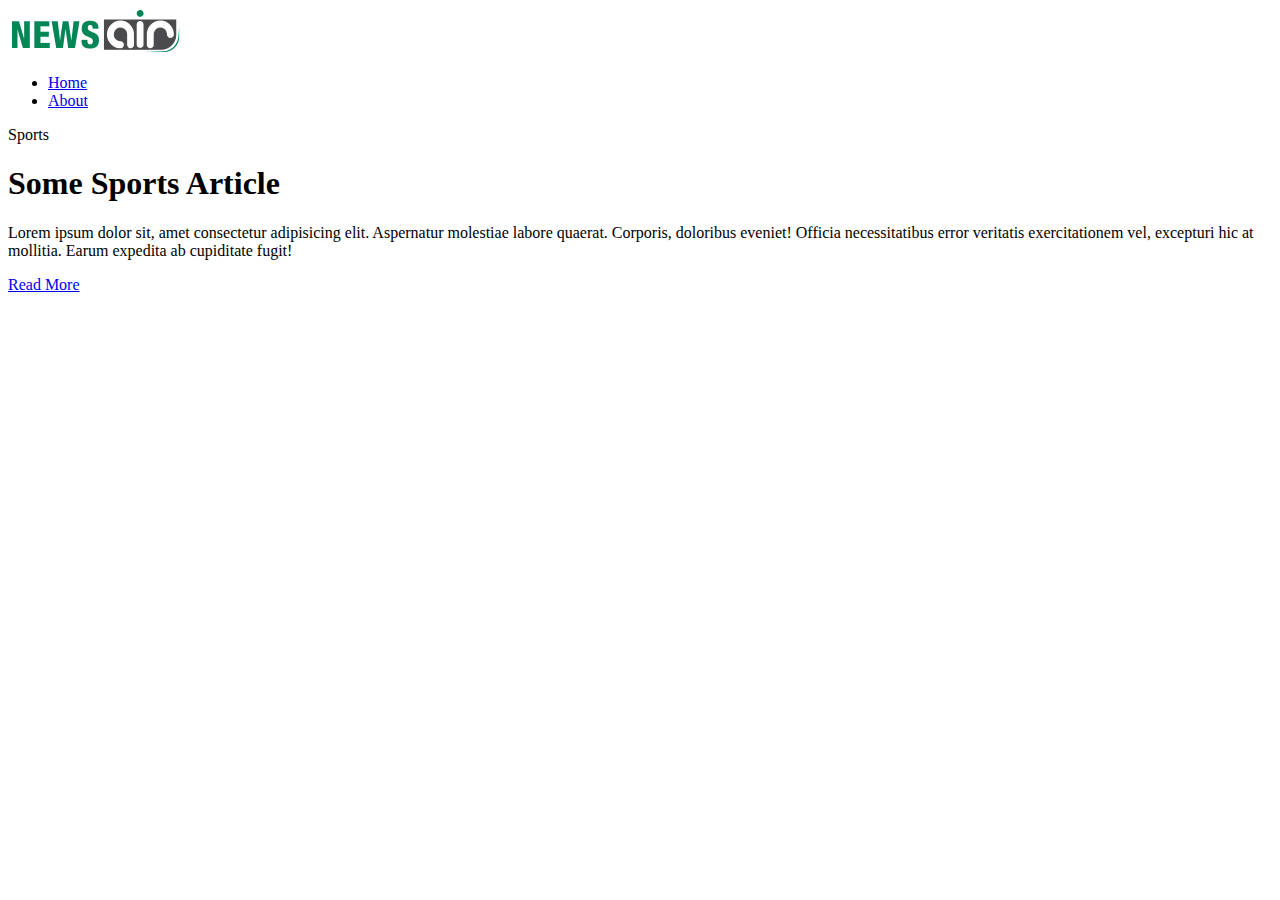
==== index.html @ b1fc6fc5 "Conflict solved" ====
<!DOCTYPE html>
<html lang="en">
<head>
  <meta charset="UTF-8">
  <meta http-equiv="X-UA-Compatible" content="IE=edge">
  <meta name="viewport" content="width=device-width, initial-scale=1.0">

  <!-- FONT AWESOME -->
  <link rel="stylesheet" href="./vendors/font-awesome/css/font-awesome.min.css">

  <!-- GOOGLE FONTS -->
  <link href="https://fonts.googleapis.com/css2?family=Staatliches&display=swap" rel="stylesheet">

  <!-- CUSTOM CSS -->
  <link rel="stylesheet" href="style/main.css">
  
  <title>Air News | A Grid System</title>

  <!-- FAVICON -->
  <link rel="shortcut icon" href="images/ico" type="image/x-icon">
</head>
<body>
    <!--NAVBAR-->
  <header id="navbar">
    <div class="container">
      <img src="./images/logo.png" alt="Air News Logo" class="logo">
      <div class="social">
        <a href="http://facebook.com" target="_blank"><i class="fa fa-facebook fa-2x"></i></a>
        <a href="http://twitter.com" target="_blank"><i class="fa fa-twitter fa-2x"></i></a>
        <a href="http://linkedin.com" target="_blank"><i class="fa fa-linkedin fa-2x"></i></a>
      </div>
      <nav>
        <ul>
          <li><a href="index.html" class="active">Home</a></li>
          <li><a href="about.html">About</a></li>
        </ul>
      </nav>
    </div>
  </header> 
    <div id="showcase">
        <div class="container">
          <div class="showcase-content">
            <div class="category category-sports">Sports</div>
            <h1 class="l-heading">Some Sports Article</h1>
            <p>Lorem ipsum dolor sit, amet consectetur adipisicing elit. Aspernatur molestiae labore quaerat. Corporis, doloribus eveniet! Officia necessitatibus error veritatis exercitationem vel, excepturi hic at mollitia. Earum expedita ab cupiditate fugit!</p>
            <a href="article.html" class="btn btn-primary">Read More</a>
          </div>
        </div>
      </div>
</body>
</html>
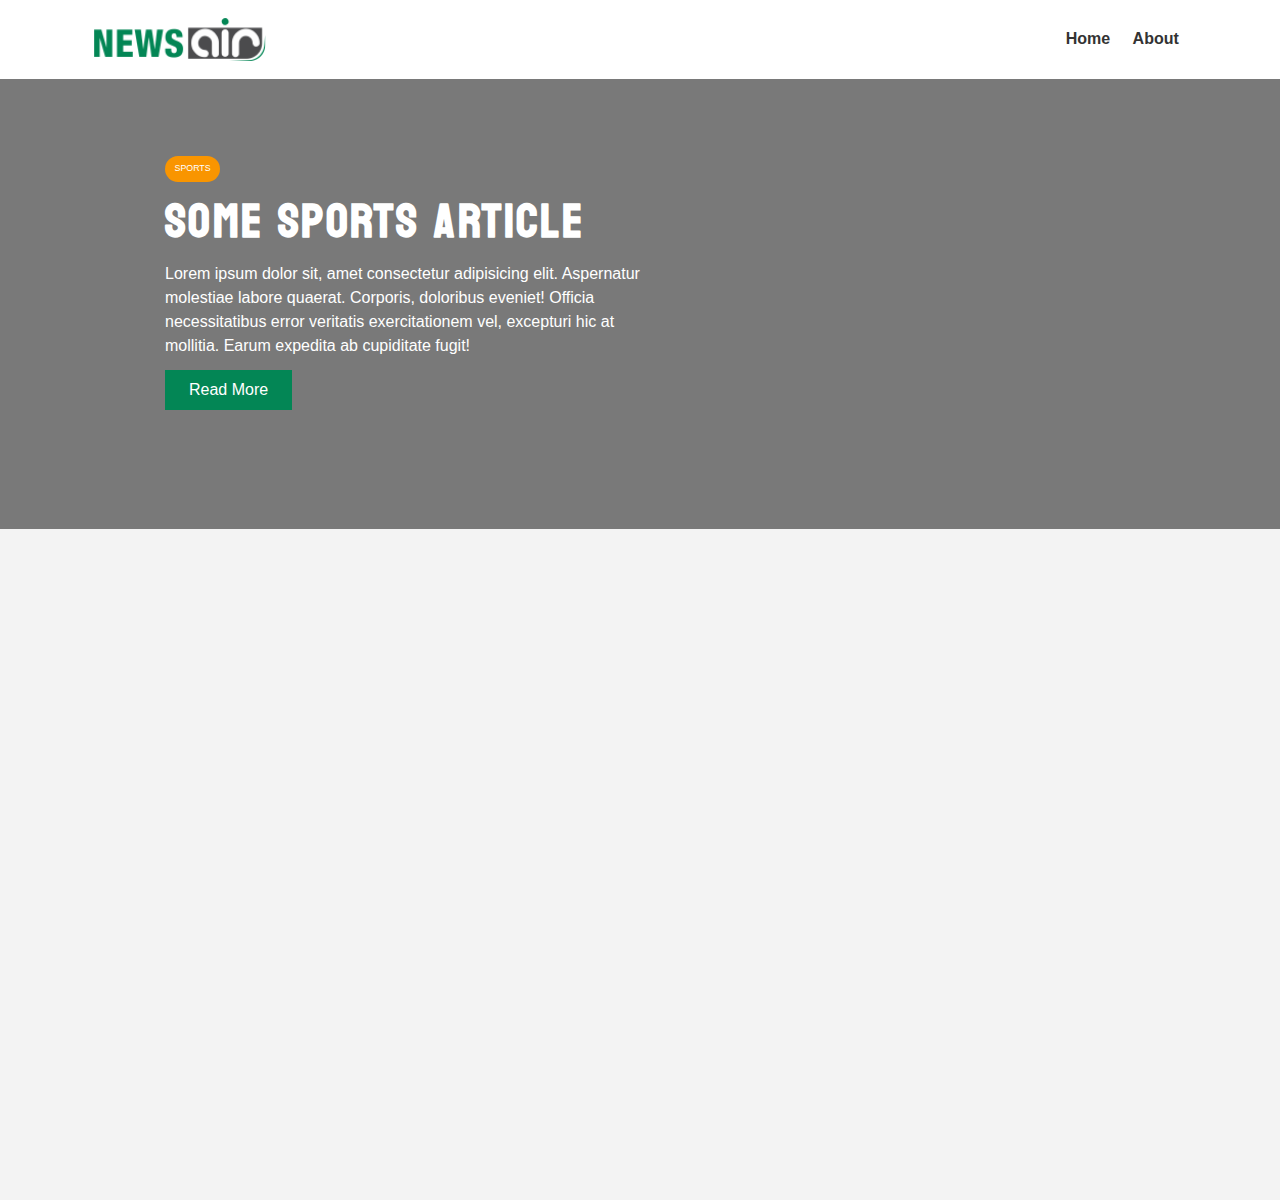
==== commit d444fdd2: "Added correct images & linked stylesheet" ====
--- a/index.html
+++ b/index.html
@@ -12,12 +12,12 @@
   <link href="https://fonts.googleapis.com/css2?family=Staatliches&display=swap" rel="stylesheet">
 
   <!-- CUSTOM CSS -->
-  <link rel="stylesheet" href="style/main.css">
+  <link rel="stylesheet" href="styles/main.css">
   
   <title>Air News | A Grid System</title>
 
   <!-- FAVICON -->
-  <link rel="shortcut icon" href="images/ico" type="image/x-icon">
+  <link rel="shortcut icon" href="images/icon.png" type="image/x-icon">
 </head>
 <body>
     <!--NAVBAR-->
--- a/styles/main.css
+++ b/styles/main.css
@@ -0,0 +1,283 @@
+/* Scrollbar */
+
+::-webkit-scrollbar {
+  width: 12px;
+}
+::-webkit-scrollbar-track {
+  box-shadow: inset 0 0 6px rgba(0, 0, 0, 0.5);
+  border-radius: 15px;
+}
+::-webkit-scrollbar-thumb {
+  background-color: var(--primary-color);
+  border-radius: 15px;
+}
+::-webkit-scrollbar-thumb:window-inactive {
+  background-color: rgba(200, 70, 48, 0.6);
+}
+
+::selection {
+  background-color: rgba(200, 70, 48, 0.4);
+}
+:root {
+  --primary-color: #038655;
+  --secondary-color: #FAA916;
+  --light-color: #F3F3F3;
+  --dark-color: #333;
+  --max-width: 1100px;
+  --category-sports: #F99500;
+  --category-ent: #A66BBE;
+  --category-tech: #009CFF;
+}
+/*Basic STyles */
+* {
+  margin: 0;
+  padding: 0;
+  box-sizing: border-box;
+}
+
+body {
+  background: var(--light-color);
+  font-family: 'Lato', sans-serif;
+  line-height: 1.5;
+  min-height: 1200px;
+}
+
+p {
+  margin-bottom: 0.75rem;
+}
+
+a {
+  text-decoration: none;
+  color: var(--dark-color);
+}
+
+ul {
+  list-style: none;
+}
+
+img {
+  width: 100%;
+}
+
+h1,
+h2,
+h3,
+h4,
+h5,
+h6 {
+  font-family: 'Staatliches', cursive;
+  margin-bottom: 0.6rem;
+  line-height: 1.3;
+  letter-spacing: .15rem;
+  word-spacing: .30rem;
+}
+
+/**
+    * UTILITY CLASSES
+  ***/
+.container {
+  max-width: var(--max-width);
+  margin: 0 auto;
+}
+
+.card {
+  background: #FFF;
+  padding: 2rem;
+}
+
+.bg-light {
+  background-color: var(--light-color);
+  color: var(--dark-color);
+}
+
+.bg-dark {
+  background-color: var(--dark-color);
+  color: #FFF;
+}
+
+.bg-primary {
+  background-color: var(--primary-color);
+  color: #FFF;
+}
+
+.bg-secondary {
+  background-color: var(--secondary-color);
+  color: #FFF;
+}
+
+.bg-dark a,
+.bg-primary a,
+.bg-secondary a {
+  color: #FFF;
+}
+
+.py-1 {
+  padding: 1.5rem 0;
+}
+
+.py-2 {
+  padding: 2rem 0;
+}
+
+.py-3 {
+  padding: 3rem 0;
+}
+
+.p-1 {
+  padding: 1.5rem;
+}
+
+.p-2 {
+  padding: 2rem;
+}
+
+.p-3 {
+  padding: 3rem;
+}
+
+.l-heading {
+  font-size: 3rem;
+}
+
+.m-heading {
+  font-size: 2.2rem;
+}
+
+.sm-heading {
+  font-size: 1.7rem;
+}
+
+ul.list li {
+  padding: 0.5rem;
+  border-bottom: dotted 1px #444;
+}
+
+ul.list li a:hover {
+  color: var(--primary-color);
+}
+
+/**
+    * BUTTONS
+  ***/
+.btn {
+  display: inline-block;
+  border: none;
+  background-color: var(--light-color);
+  color: var(--dark-color);
+  padding: .5rem 1.5rem;
+}
+
+.btn-primary {
+  background-color: var(--primary-color);
+  color: #FFF;
+}
+
+.btn-secondary {
+  background-color: var(--secondary-color);
+  color: #FFF;
+}
+
+.btn-dark {
+  background-color: var(--dark-color);
+  color: #FFF;
+}
+
+.btn-block {
+  display: block;
+  width: 100%;
+  text-align: center;
+}
+
+.btn:hover {
+  opacity: 0.7;
+  transition: opacity .3s;
+  cursor: pointer;
+}
+
+#navbar{
+  background-color: #fff;
+  position: sticky;
+  top: 0;
+  left: 0;
+  z-index: 99999;
+}
+
+/**Navbar*/
+#navbar .container{
+  display: grid;
+  grid-template-columns: 3fr 1fr 2fr;
+ align-items: center; /* used for vertically alignment */
+  padding: 1rem 0;
+}
+
+.logo{
+  width: 180px;
+}
+
+#navbar ul{
+  display: flex;
+  justify-content: flex-end;
+}
+
+#navbar ul li a{
+  padding: .7rem;
+  font-weight: bold;
+}
+
+#navbar ul li a:active{
+  background-color: var(--primary-color);
+  color: white;
+}
+
+#navbar ul li a:hover{
+  background-color: var(--primary-color);
+  color: var(--dark-color);
+  
+}
+
+#navbar .social{
+  justify-self: center;
+}
+
+#navbar .social a{padding: .7rem;}
+
+
+/**
+  * CATEGORY PILLS
+***/
+.category {
+  display: inline-block;
+  color: #FFF;
+  font-size: .55rem;
+  text-transform: uppercase;
+  padding: .4rem .6rem;
+  border-radius: 15px;
+  margin-bottom: .5rem;
+}
+.category-sports { background-color: var(--category-sports); }
+.category-tech { background-color: var(--category-tech); }
+.category-ent { background-color: var(--category-ent); }
+
+#showcase {
+  background-color: rgba(0, 0, 0, 0.5);
+  color: #FFF;
+  position: relative;
+  min-height: 50vh;
+}
+#showcase:before {
+  background: url('../images/featured.jpg') no-repeat center center;
+  background-size: cover;
+  content: '';
+  position: absolute;
+  top: 0;
+  left: 0;
+  right: 0;
+  bottom: 0;
+  z-index: -1
+}
+
+#showcase .container {
+  padding: 75px;
+  display: grid;
+  grid-template-columns: repeat(2, 1fr);
+}
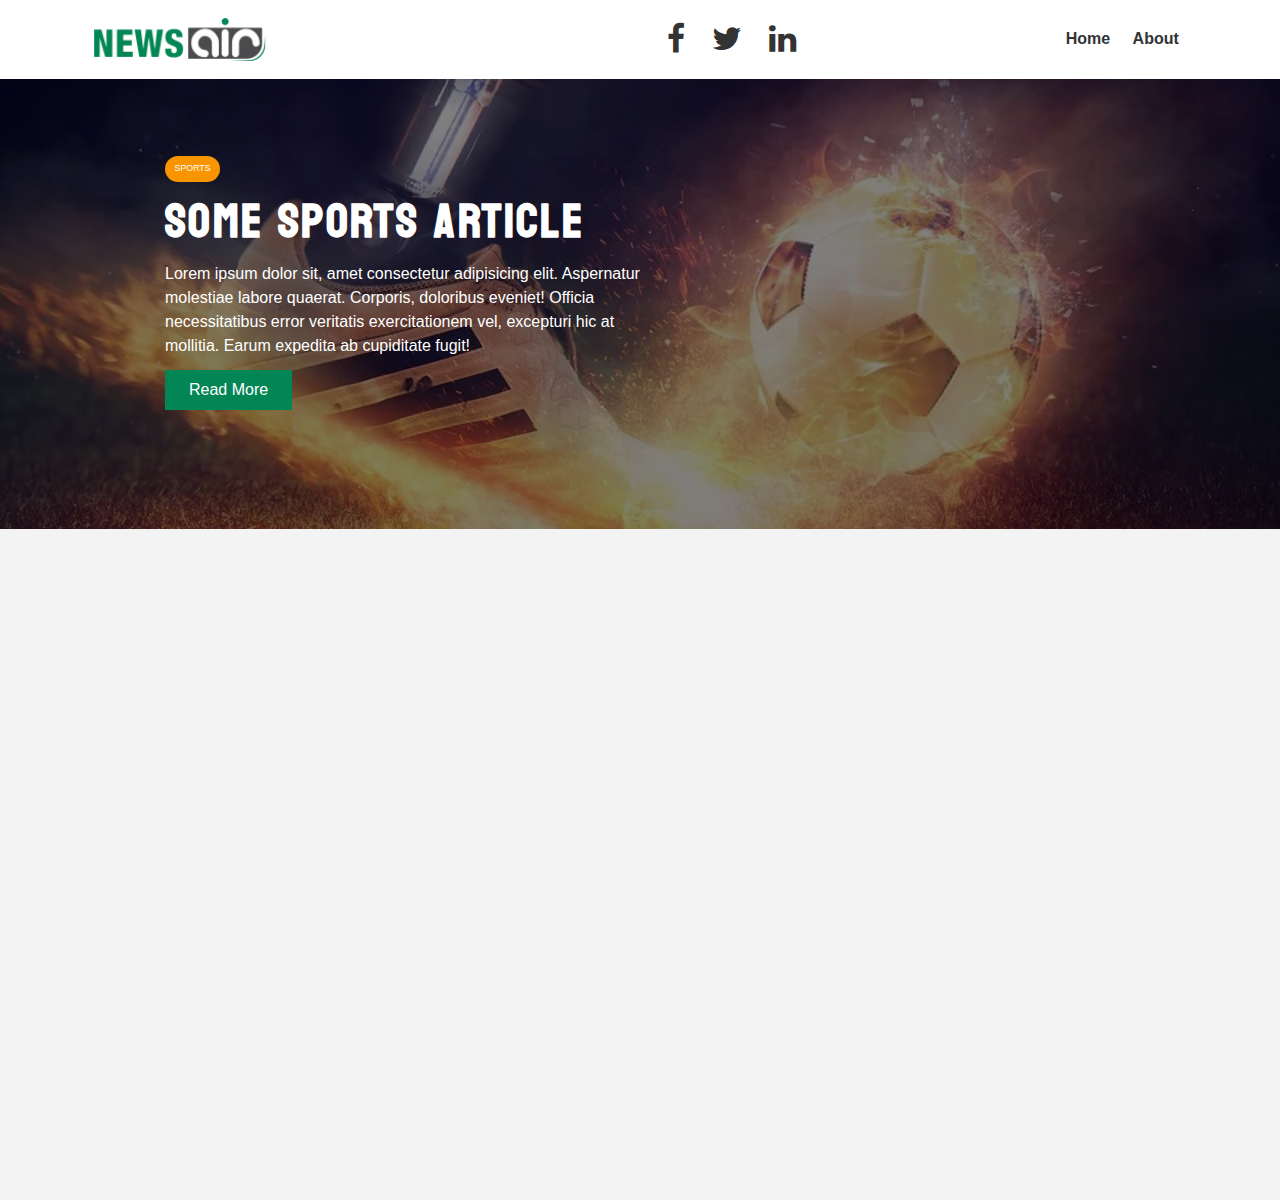
==== commit f73cec2c: "corrected vendors path" ====
--- a/index.html
+++ b/index.html
@@ -6,7 +6,7 @@
   <meta name="viewport" content="width=device-width, initial-scale=1.0">
 
   <!-- FONT AWESOME -->
-  <link rel="stylesheet" href="./vendors/font-awesome/css/font-awesome.min.css">
+  <link rel="stylesheet" href="vendors/font-awesome-4.7.0/css/font-awesome.min.css">
 
   <!-- GOOGLE FONTS -->
   <link href="https://fonts.googleapis.com/css2?family=Staatliches&display=swap" rel="stylesheet">
--- a/styles/main.css
+++ b/styles/main.css
@@ -265,7 +265,7 @@
   min-height: 50vh;
 }
 #showcase:before {
-  background: url('../images/featured.jpg') no-repeat center center;
+  background: url('../images/football.jpg') no-repeat center center;
   background-size: cover;
   content: '';
   position: absolute;
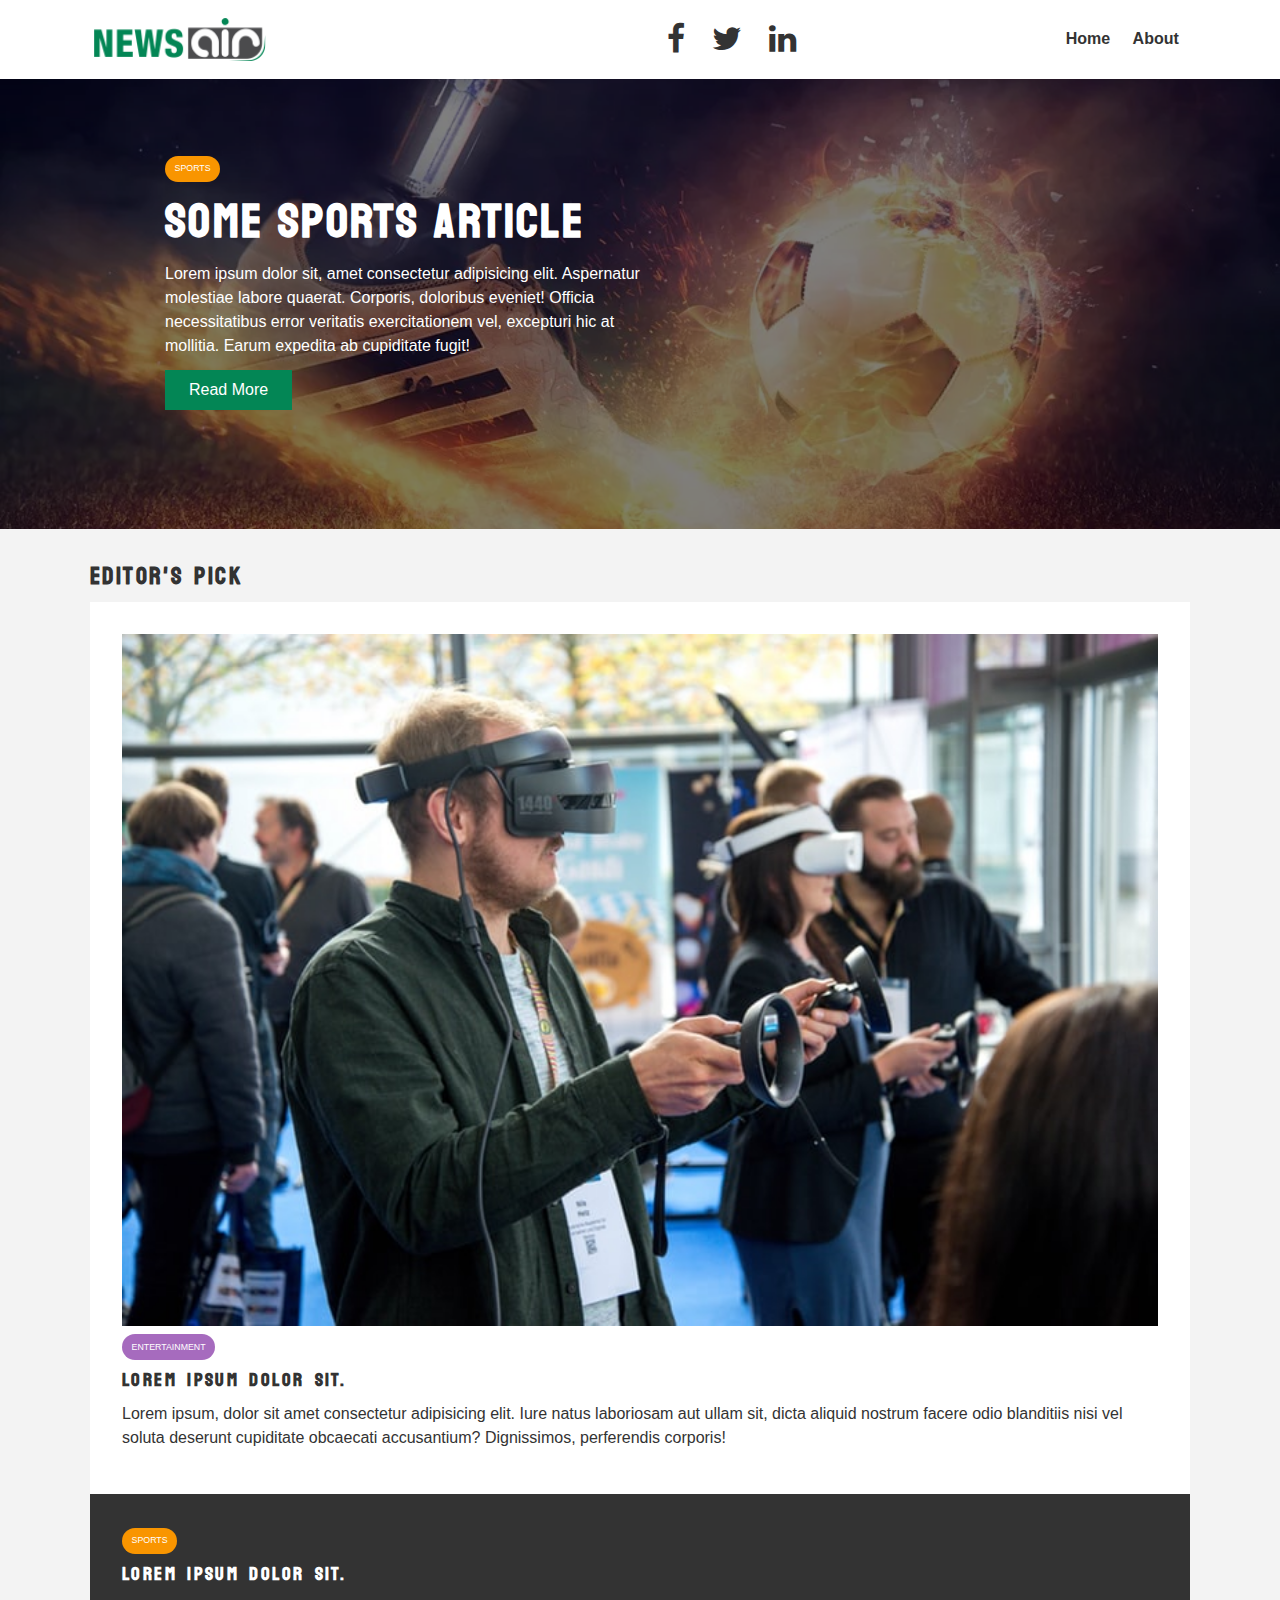
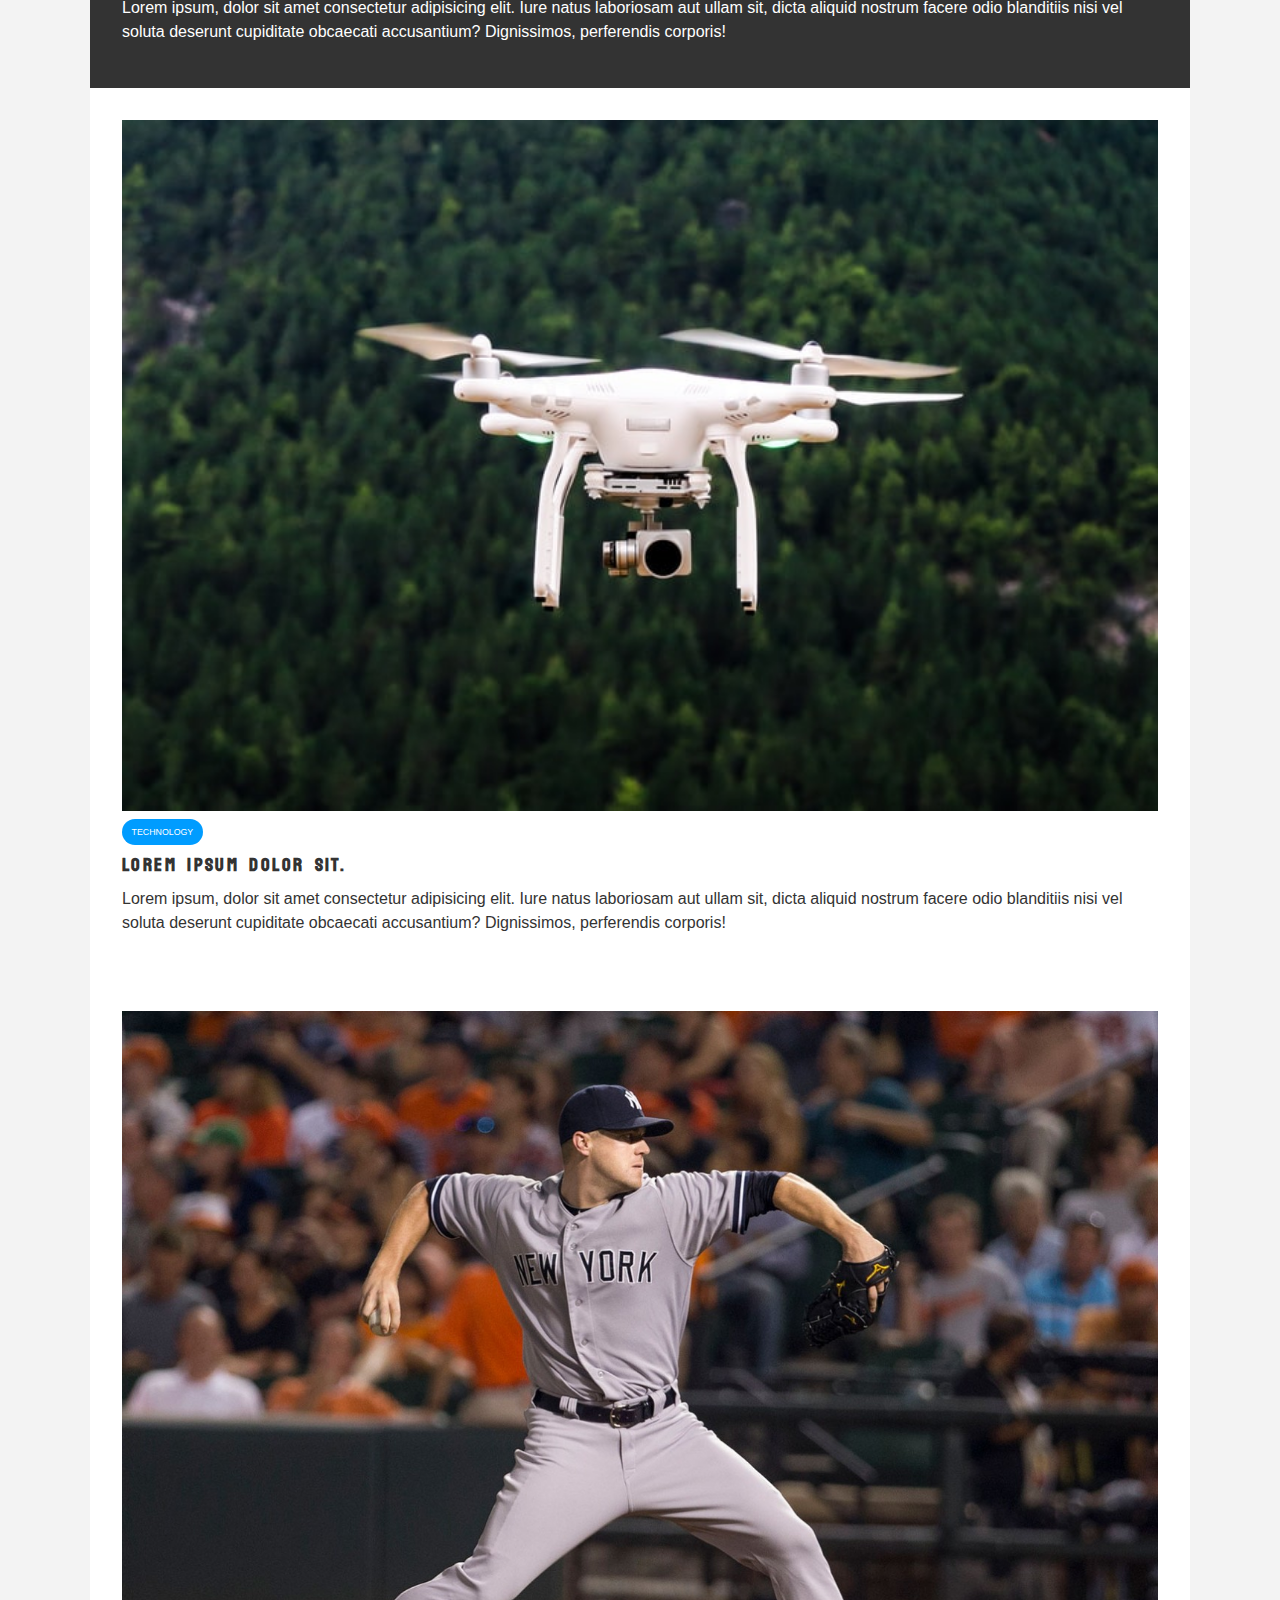
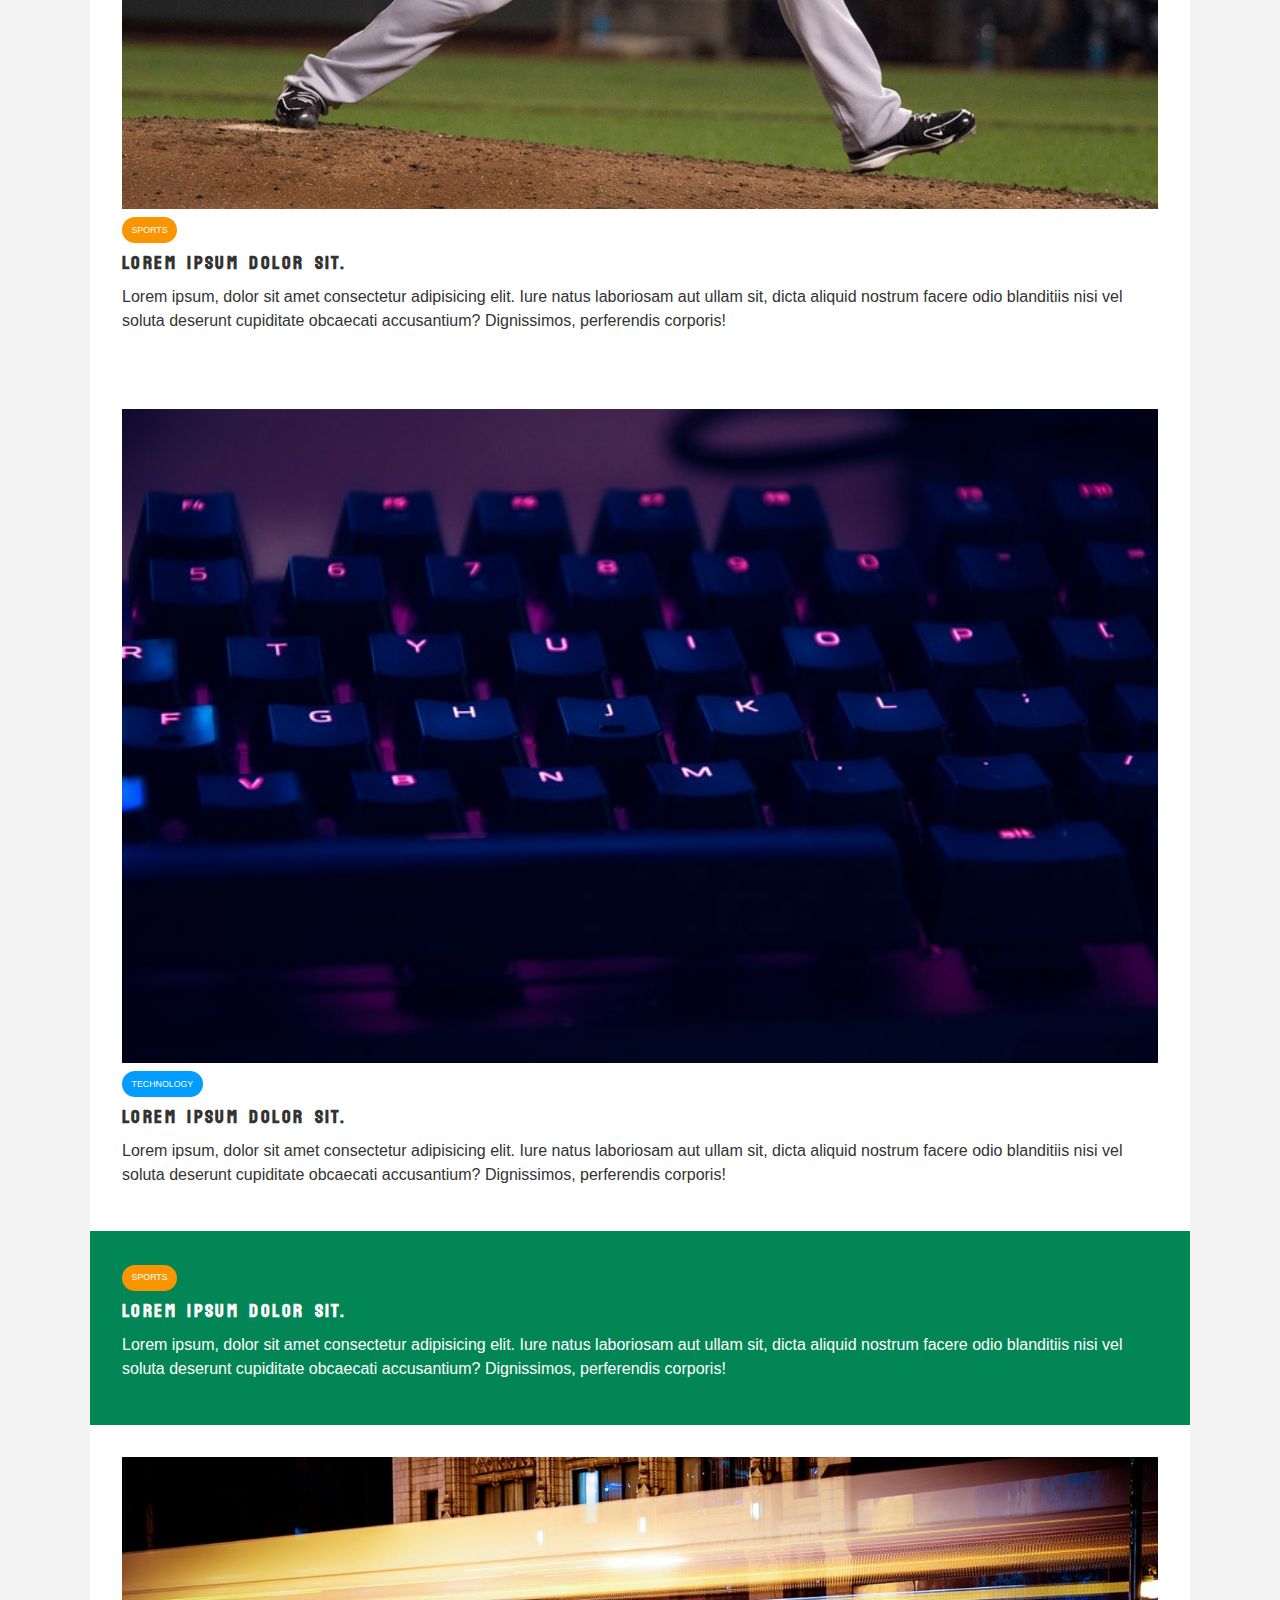
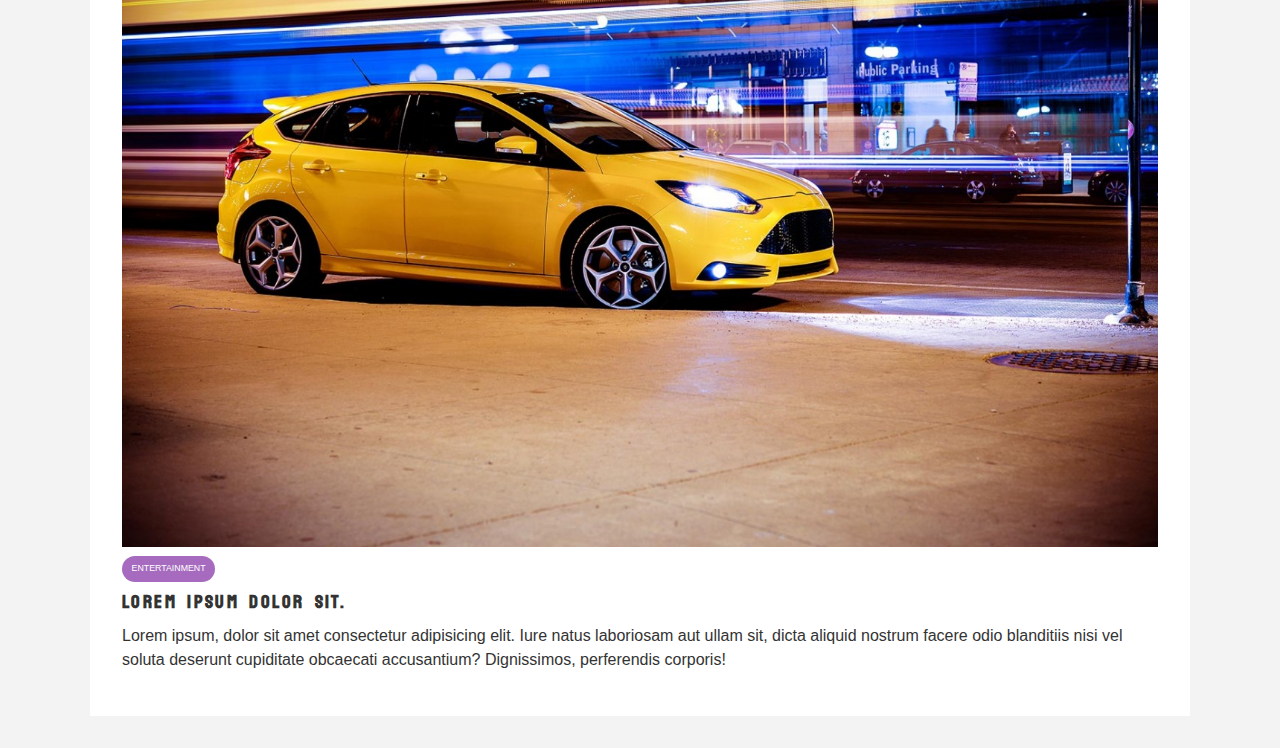
==== commit d7268df5: "Create home article section" ====
--- a/index.html
+++ b/index.html
@@ -47,5 +47,73 @@
           </div>
         </div>
       </div>
+      <div id="home-articles" class="bg-light py-2">
+        <div class="container">
+          <h2>Editor's Pick</h2>
+    
+          <div class="articles-container">
+            <article class="card card-grid">
+              <img src="images/ent1.jpg" alt="">
+              <div>
+                <div class="category category-ent">Entertainment</div>
+                <h3>Lorem ipsum dolor sit.</h3>
+                <p>Lorem ipsum, dolor sit amet consectetur adipisicing elit. Iure natus laboriosam aut ullam sit, dicta aliquid nostrum facere odio blanditiis nisi vel soluta deserunt cupiditate obcaecati accusantium? Dignissimos, perferendis corporis!</p>
+              </div>
+            </article>
+    
+            <article class="card bg-dark">
+              <div>
+                <div class="category category-sports">Sports</div>
+                <h3>Lorem ipsum dolor sit.</h3>
+                <p>Lorem ipsum, dolor sit amet consectetur adipisicing elit. Iure natus laboriosam aut ullam sit, dicta aliquid nostrum facere odio blanditiis nisi vel soluta deserunt cupiditate obcaecati accusantium? Dignissimos, perferendis corporis!</p>
+              </div>
+            </article>
+    
+            <article class="card">
+              <img src="images/tech1.jpg" alt="">
+              <div>
+                <div class="category category-tech">Technology</div>
+                <h3>Lorem ipsum dolor sit.</h3>
+                <p>Lorem ipsum, dolor sit amet consectetur adipisicing elit. Iure natus laboriosam aut ullam sit, dicta aliquid nostrum facere odio blanditiis nisi vel soluta deserunt cupiditate obcaecati accusantium? Dignissimos, perferendis corporis!</p>
+              </div>
+            </article>
+    
+            <article class="card">
+              <img src="images/sports1.jpg" alt="">
+              <div>
+                <div class="category category-sports">Sports</div>
+                <h3>Lorem ipsum dolor sit.</h3>
+                <p>Lorem ipsum, dolor sit amet consectetur adipisicing elit. Iure natus laboriosam aut ullam sit, dicta aliquid nostrum facere odio blanditiis nisi vel soluta deserunt cupiditate obcaecati accusantium? Dignissimos, perferendis corporis!</p>
+              </div>
+            </article>
+    
+            <article class="card">
+              <img src="images/tech2.jpg" alt="">
+              <div>
+                <div class="category category-tech">Technology</div>
+                <h3>Lorem ipsum dolor sit.</h3>
+                <p>Lorem ipsum, dolor sit amet consectetur adipisicing elit. Iure natus laboriosam aut ullam sit, dicta aliquid nostrum facere odio blanditiis nisi vel soluta deserunt cupiditate obcaecati accusantium? Dignissimos, perferendis corporis!</p>
+              </div>
+            </article>
+    
+            <article class="card bg-primary">
+              <div>
+                <div class="category category-sports">Sports</div>
+                <h3>Lorem ipsum dolor sit.</h3>
+                <p>Lorem ipsum, dolor sit amet consectetur adipisicing elit. Iure natus laboriosam aut ullam sit, dicta aliquid nostrum facere odio blanditiis nisi vel soluta deserunt cupiditate obcaecati accusantium? Dignissimos, perferendis corporis!</p>
+              </div>
+            </article>
+    
+            <article class="card card-grid">
+              <img src="images/ent2.jpg" alt="">
+              <div>
+                <div class="category category-ent">Entertainment</div>
+                <h3>Lorem ipsum dolor sit.</h3>
+                <p>Lorem ipsum, dolor sit amet consectetur adipisicing elit. Iure natus laboriosam aut ullam sit, dicta aliquid nostrum facere odio blanditiis nisi vel soluta deserunt cupiditate obcaecati accusantium? Dignissimos, perferendis corporis!</p>
+              </div>
+            </article>
+          </div>
+        </div>
+      </div>
 </body>
 </html>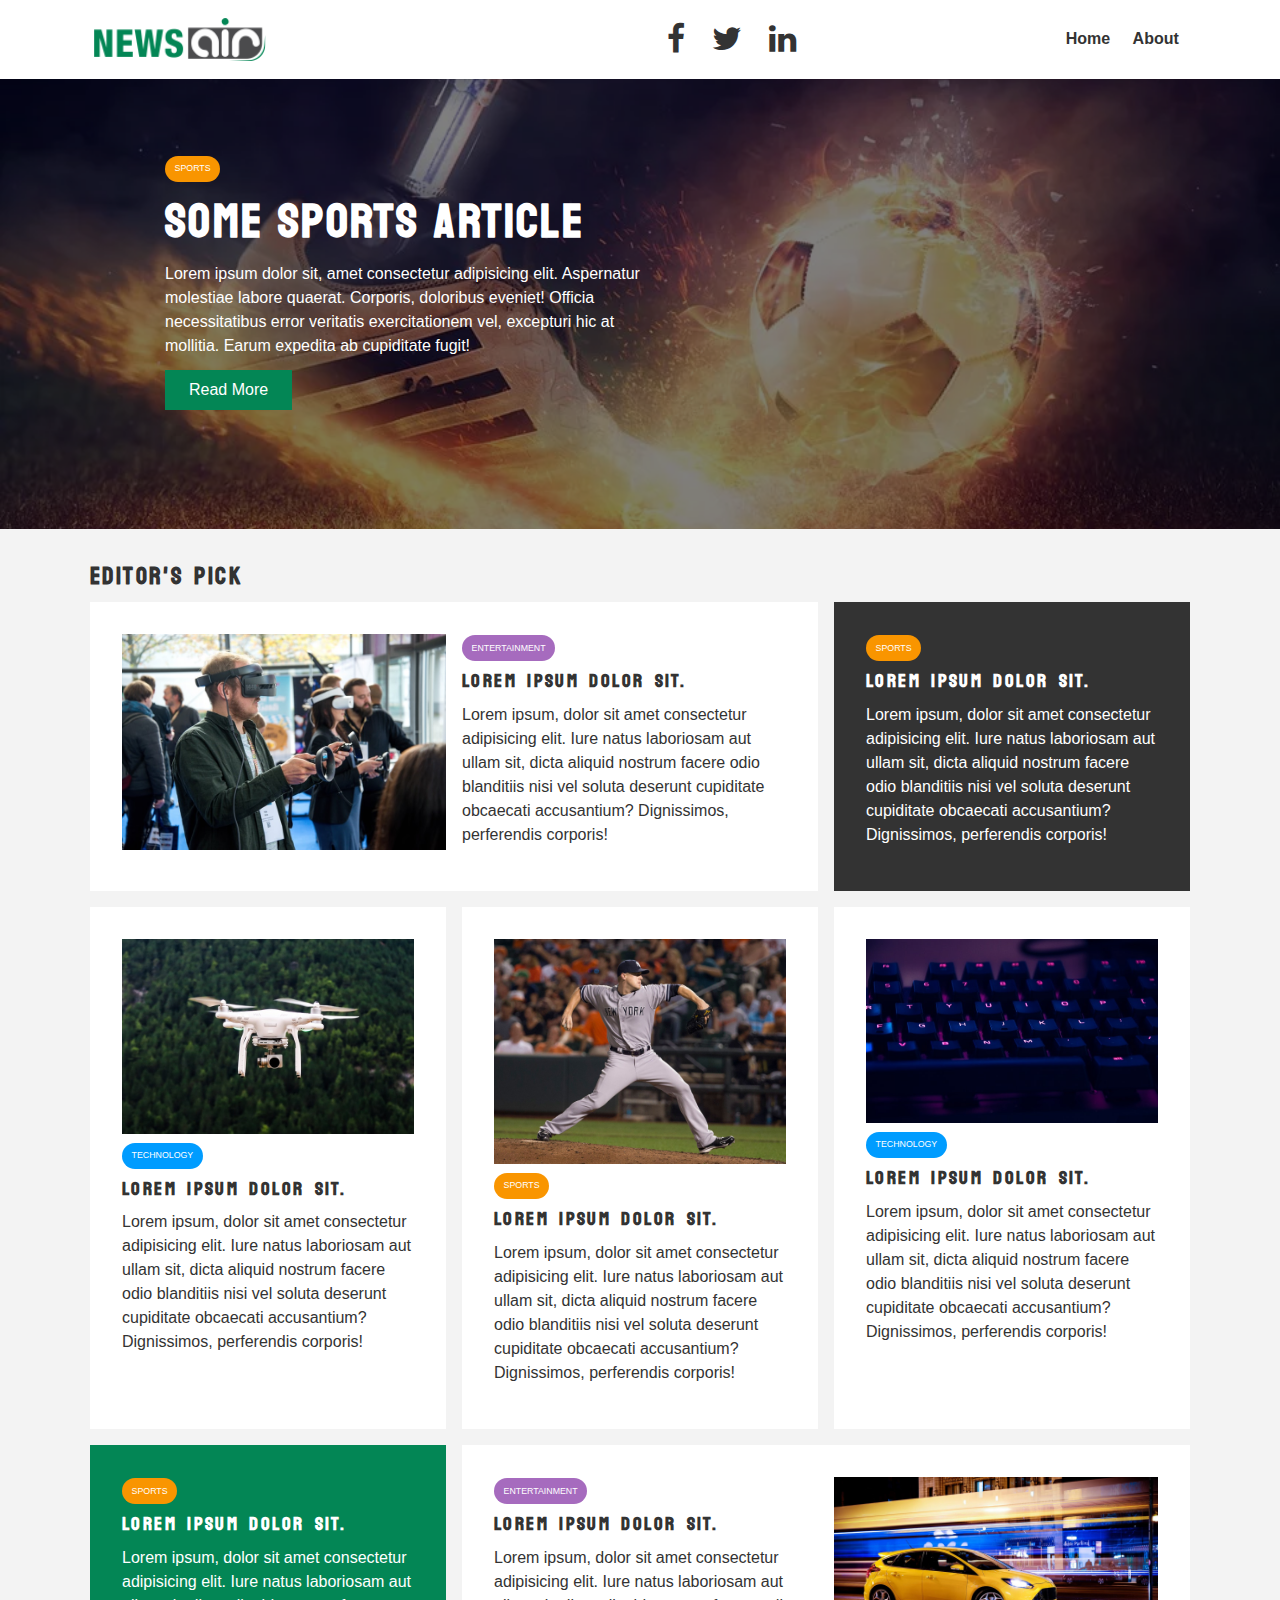
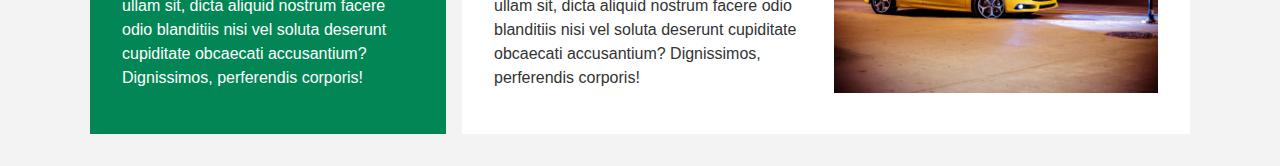
==== commit d77d19ef: "Corrected mistake in home-article section" ====
--- a/index.html
+++ b/index.html
@@ -105,12 +105,12 @@
             </article>
     
             <article class="card card-grid">
-              <img src="images/ent2.jpg" alt="">
               <div>
                 <div class="category category-ent">Entertainment</div>
                 <h3>Lorem ipsum dolor sit.</h3>
                 <p>Lorem ipsum, dolor sit amet consectetur adipisicing elit. Iure natus laboriosam aut ullam sit, dicta aliquid nostrum facere odio blanditiis nisi vel soluta deserunt cupiditate obcaecati accusantium? Dignissimos, perferendis corporis!</p>
               </div>
+              <img src="images/ent2.jpg" alt="">
             </article>
           </div>
         </div>
--- a/styles/main.css
+++ b/styles/main.css
@@ -281,3 +281,25 @@
   display: grid;
   grid-template-columns: repeat(2, 1fr);
 }
+
+/*ARTICLES STYLING */
+
+.articles-container{
+  display: grid;
+  grid-template-columns: repeat(3,1fr);
+  grid-gap: 1rem;
+}
+
+.card-grid{
+  display: grid;
+  grid-template-columns: repeat(2,1fr);
+  grid-gap: 1rem;
+}
+
+#home-articles .card-grid:first-child{
+  grid-column: 1/span 2;
+}
+
+#home-articles .card-grid:last-child{
+  grid-column: 2/span 2;
+}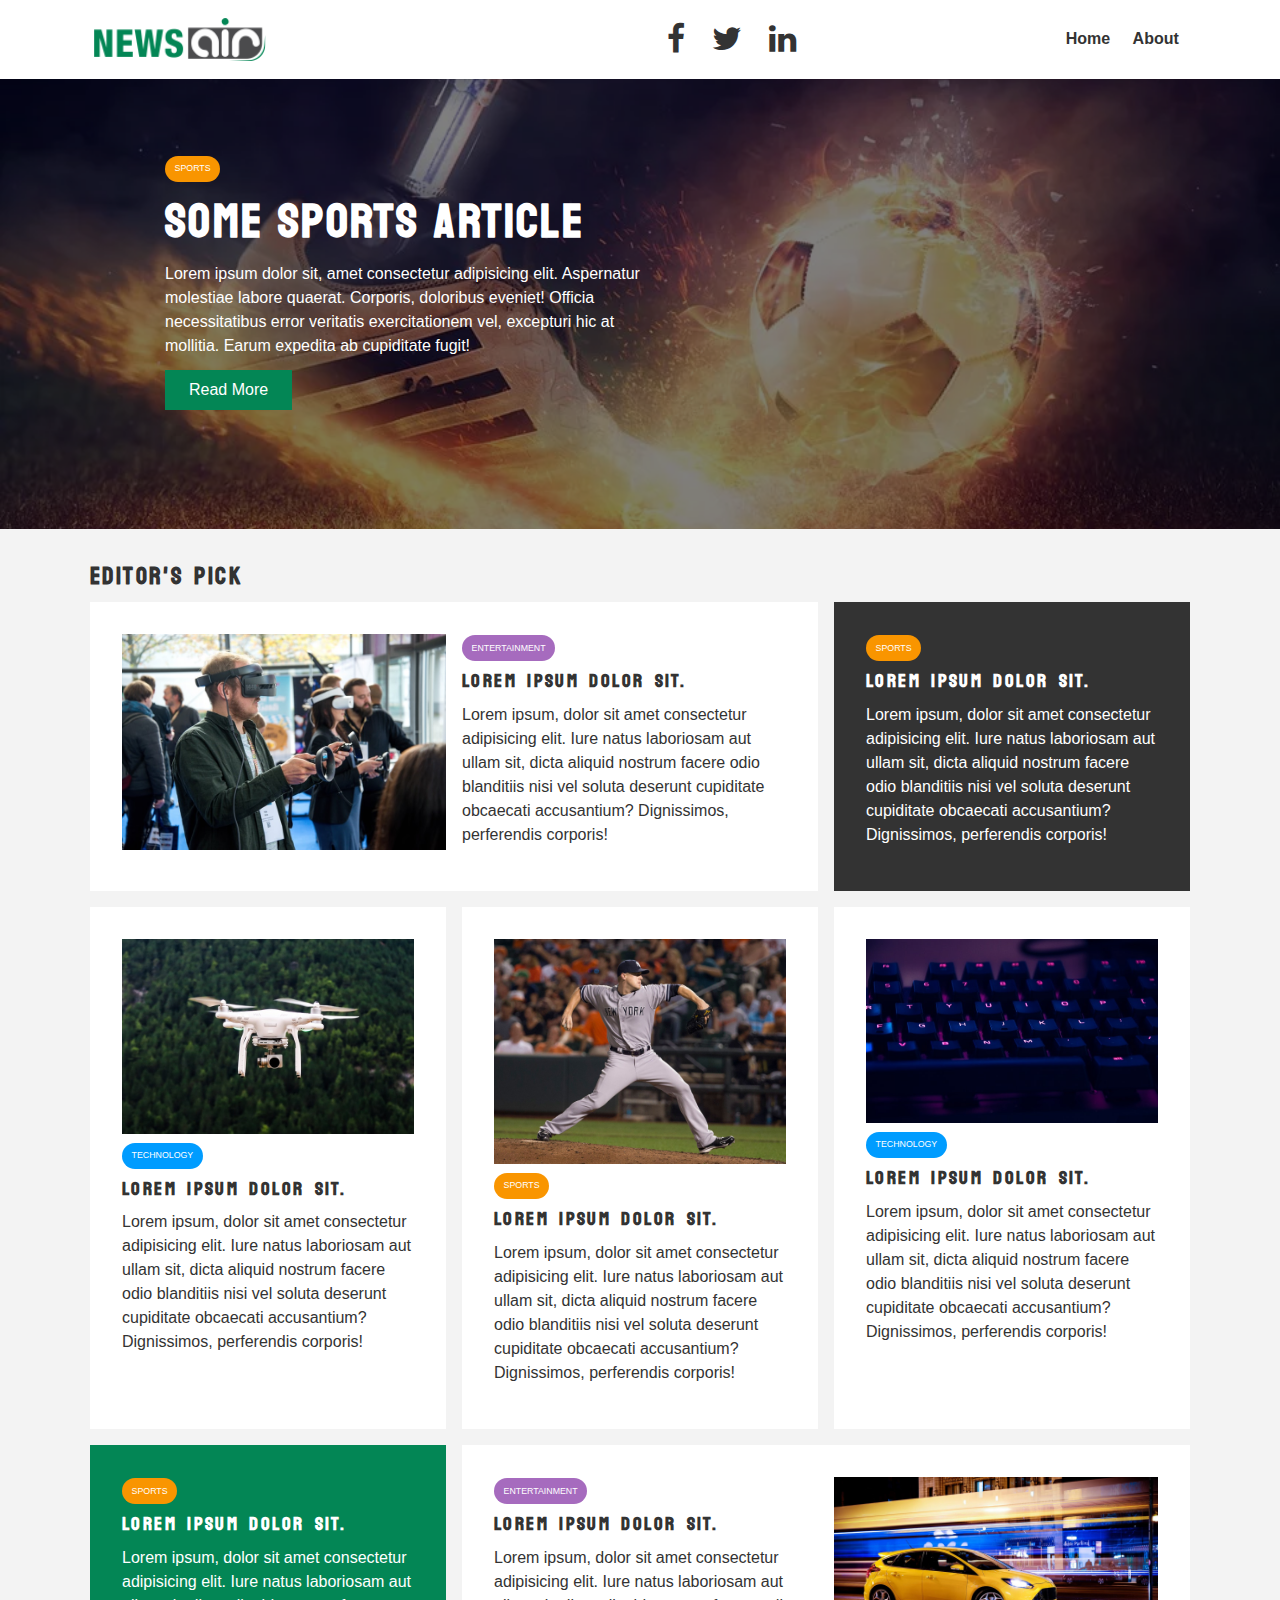
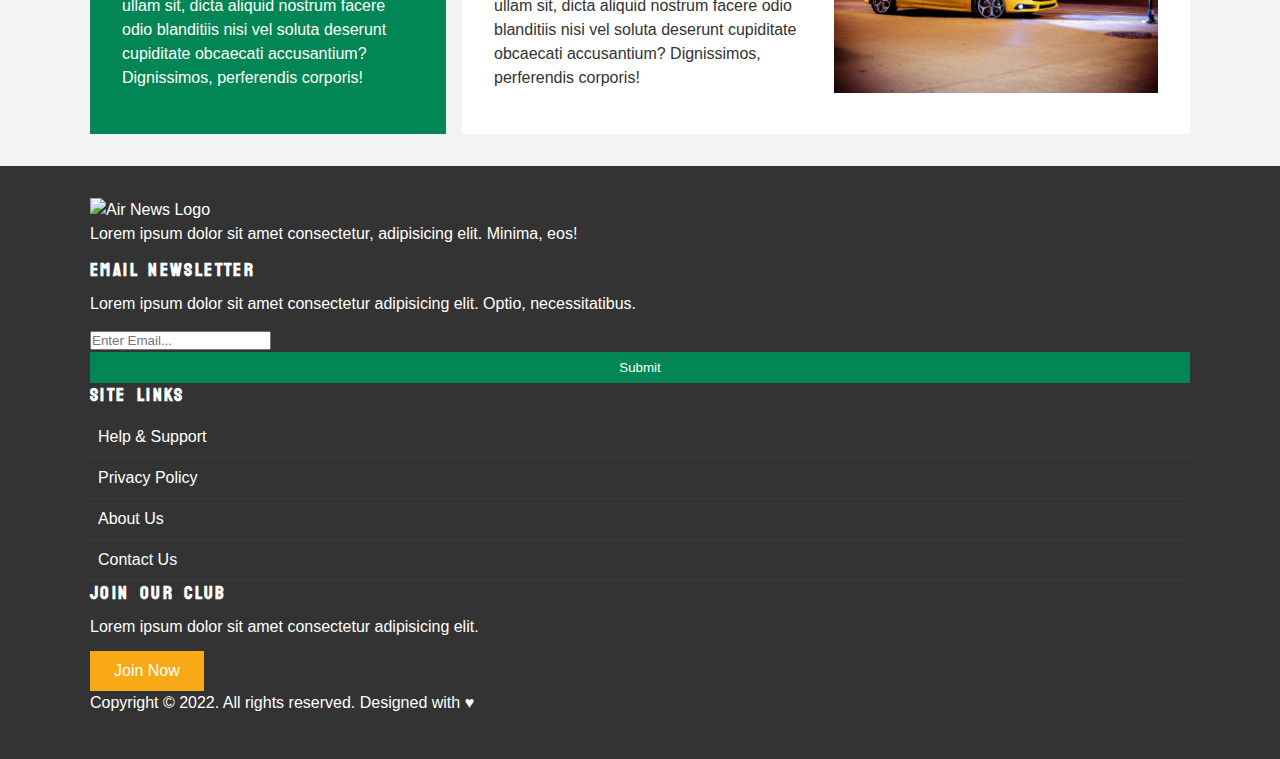
==== commit 2eafe81c: "Created footer" ====
--- a/index.html
+++ b/index.html
@@ -103,7 +103,6 @@
                 <p>Lorem ipsum, dolor sit amet consectetur adipisicing elit. Iure natus laboriosam aut ullam sit, dicta aliquid nostrum facere odio blanditiis nisi vel soluta deserunt cupiditate obcaecati accusantium? Dignissimos, perferendis corporis!</p>
               </div>
             </article>
-    
             <article class="card card-grid">
               <div>
                 <div class="category category-ent">Entertainment</div>
@@ -115,5 +114,38 @@
           </div>
         </div>
       </div>
+      <footer id="main-footer" class="py-2 bg-dark">
+        <div class="container">
+          <div>
+            <img src="./images/logo_light.png" alt="Air News Logo" class="logo">
+            <p>Lorem ipsum dolor sit amet consectetur, adipisicing elit. Minima, eos!</p>
+          </div>
+          <div>
+            <h3>Email Newsletter</h3>
+            <p>Lorem ipsum dolor sit amet consectetur adipisicing elit. Optio, necessitatibus.</p>
+            <form>
+              <input type="email" placeholder="Enter Email..." class="form-control">
+              <input type="submit" class="btn btn-primary btn-block">
+            </form>
+          </div>
+          <div>
+            <h3>Site Links</h3>
+            <ul class="list">
+              <li><a href="#">Help &amp; Support</a></li>
+              <li><a href="#">Privacy Policy</a></li>
+              <li><a href="#">About Us</a></li>
+              <li><a href="#">Contact Us</a></li>
+            </ul>
+          </div>
+          <div>
+            <h3>Join Our Club</h3>
+            <p>Lorem ipsum dolor sit amet consectetur adipisicing elit.</p>
+            <a href="#" class="btn btn-secondary">Join Now</a>
+          </div>
+          <div class="grid-full">
+            <p>Copyright &copy; 2022. All rights reserved. Designed with <span class="hearts">&hearts;</span></p>
+          </div>
+        </div>
+      </footer>
 </body>
 </html>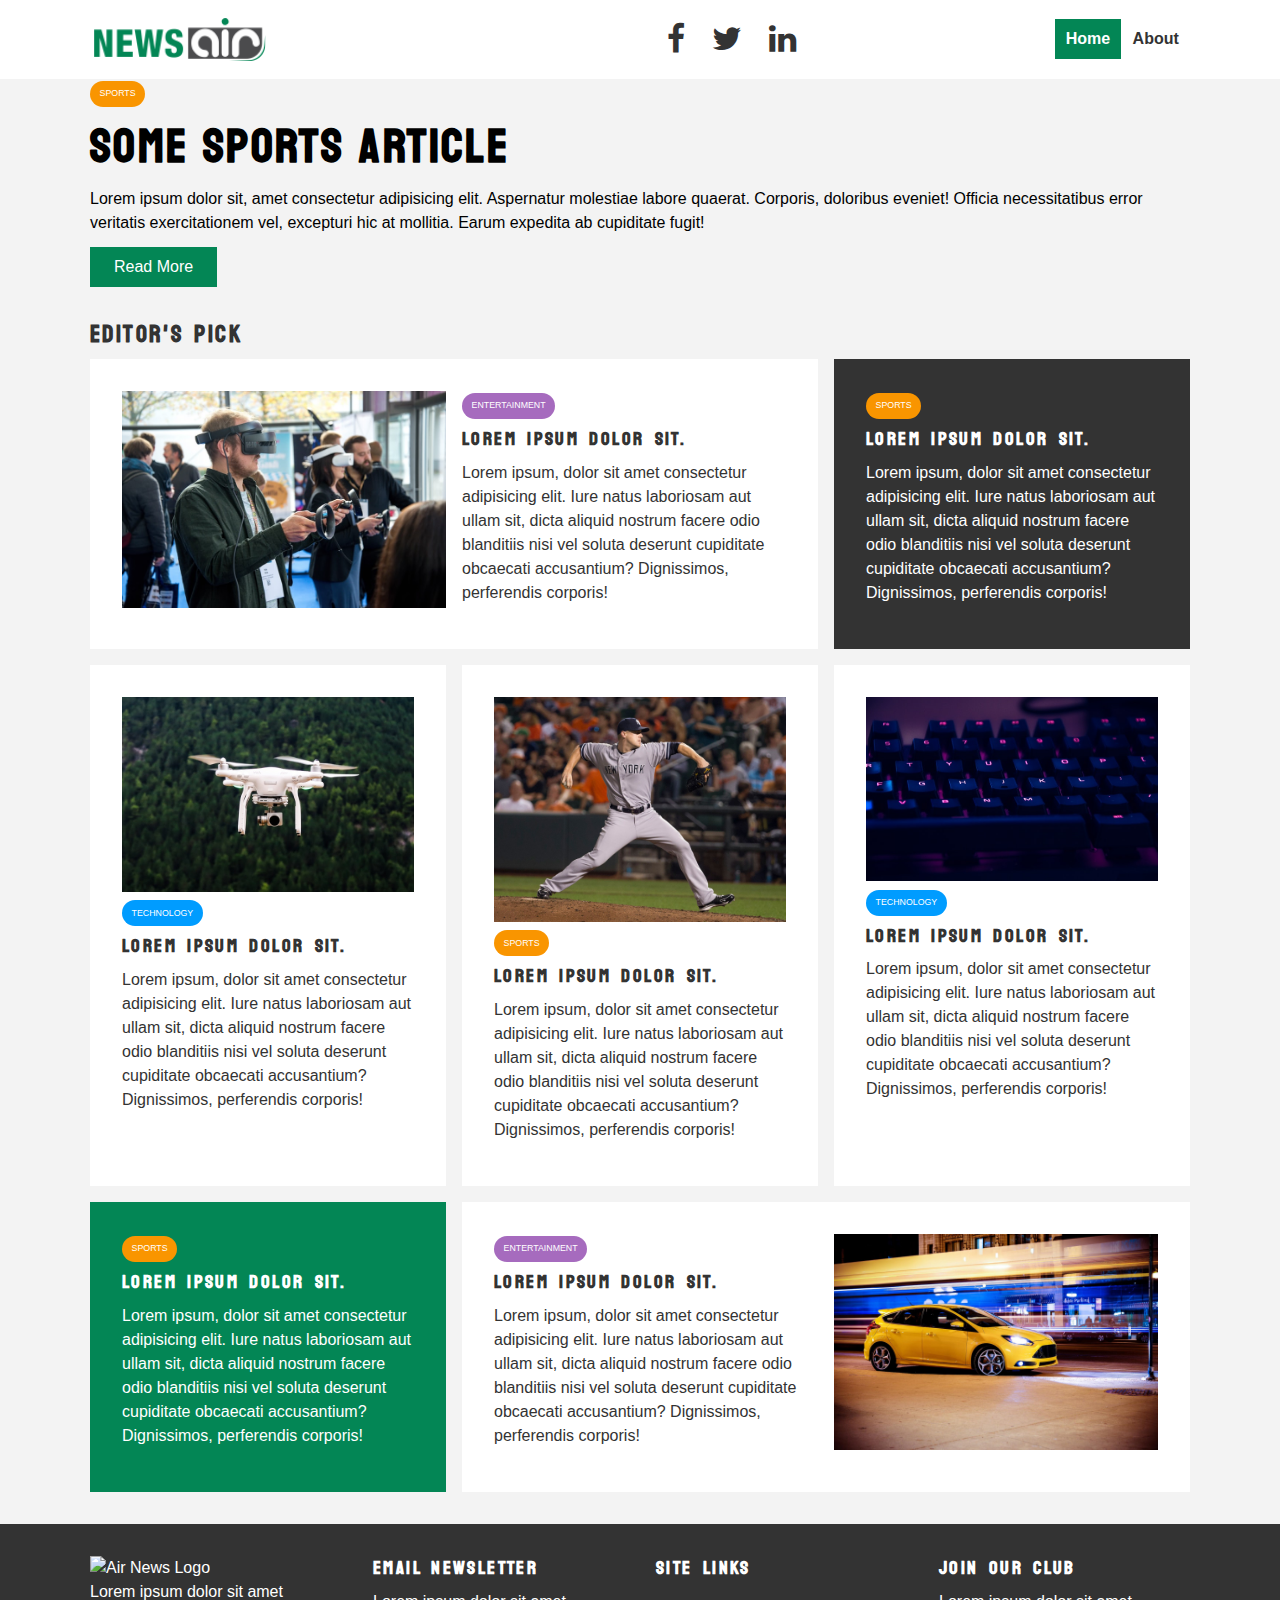
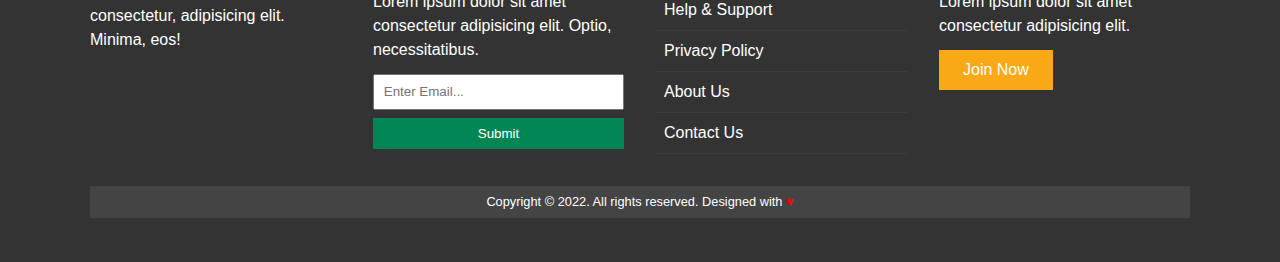
==== commit 6302ec19: "Added animation classes to tags" ====
--- a/index.html
+++ b/index.html
@@ -11,6 +11,8 @@
   <!-- GOOGLE FONTS -->
   <link href="https://fonts.googleapis.com/css2?family=Staatliches&display=swap" rel="stylesheet">
 
+  <!--ANIMATE CSS-->
+  <link rel="stylesheet" href="https://cdnjs.cloudflare.com/ajax/libs/animate.css/4.1.1/animate.min.css">
   <!-- CUSTOM CSS -->
   <link rel="stylesheet" href="styles/main.css">
   
@@ -37,9 +39,9 @@
       </nav>
     </div>
   </header> 
-    <div id="showcase">
+    <div id="showcase no-x-scroll">
         <div class="container">
-          <div class="showcase-content">
+          <div class="showcase-content  wow animate__fadeInDown">
             <div class="category category-sports">Sports</div>
             <h1 class="l-heading">Some Sports Article</h1>
             <p>Lorem ipsum dolor sit, amet consectetur adipisicing elit. Aspernatur molestiae labore quaerat. Corporis, doloribus eveniet! Officia necessitatibus error veritatis exercitationem vel, excepturi hic at mollitia. Earum expedita ab cupiditate fugit!</p>
@@ -47,12 +49,12 @@
           </div>
         </div>
       </div>
-      <div id="home-articles" class="bg-light py-2">
+      <div id="home-articles" class="bg-light py-2 no-x-scroll">
         <div class="container">
           <h2>Editor's Pick</h2>
     
           <div class="articles-container">
-            <article class="card card-grid">
+            <article class="card card-grid wow animate__fadeInLeft">
               <img src="images/ent1.jpg" alt="">
               <div>
                 <div class="category category-ent">Entertainment</div>
@@ -61,7 +63,7 @@
               </div>
             </article>
     
-            <article class="card bg-dark">
+            <article class="card bg-dark wow animate__fadeInRight ">
               <div>
                 <div class="category category-sports">Sports</div>
                 <h3>Lorem ipsum dolor sit.</h3>
@@ -69,7 +71,7 @@
               </div>
             </article>
     
-            <article class="card">
+            <article class="card wow animate__fadeInLeft">
               <img src="images/tech1.jpg" alt="">
               <div>
                 <div class="category category-tech">Technology</div>
@@ -78,7 +80,7 @@
               </div>
             </article>
     
-            <article class="card">
+            <article class="card wow animate__fadeInUp ">
               <img src="images/sports1.jpg" alt="">
               <div>
                 <div class="category category-sports">Sports</div>
@@ -87,7 +89,7 @@
               </div>
             </article>
     
-            <article class="card">
+            <article class="card wow animate__fadeInRight ">
               <img src="images/tech2.jpg" alt="">
               <div>
                 <div class="category category-tech">Technology</div>
@@ -96,14 +98,14 @@
               </div>
             </article>
     
-            <article class="card bg-primary">
+            <article class="card bg-primary wow animate__fadeInLeft">
               <div>
                 <div class="category category-sports">Sports</div>
                 <h3>Lorem ipsum dolor sit.</h3>
                 <p>Lorem ipsum, dolor sit amet consectetur adipisicing elit. Iure natus laboriosam aut ullam sit, dicta aliquid nostrum facere odio blanditiis nisi vel soluta deserunt cupiditate obcaecati accusantium? Dignissimos, perferendis corporis!</p>
               </div>
             </article>
-            <article class="card card-grid">
+            <article class="card card-grid wow animate__fadeInRight ">
               <div>
                 <div class="category category-ent">Entertainment</div>
                 <h3>Lorem ipsum dolor sit.</h3>
@@ -114,13 +116,13 @@
           </div>
         </div>
       </div>
-      <footer id="main-footer" class="py-2 bg-dark">
-        <div class="container">
-          <div>
+      <footer id="main-footer" class="py-2 bg-dark no-x-scroll">
+        <div class="container ">
+          <div class=" wow animate__fadeInLeft">
             <img src="./images/logo_light.png" alt="Air News Logo" class="logo">
             <p>Lorem ipsum dolor sit amet consectetur, adipisicing elit. Minima, eos!</p>
           </div>
-          <div>
+          <div class=" wow animate__fadeInLeft ">
             <h3>Email Newsletter</h3>
             <p>Lorem ipsum dolor sit amet consectetur adipisicing elit. Optio, necessitatibus.</p>
             <form>
@@ -128,7 +130,7 @@
               <input type="submit" class="btn btn-primary btn-block">
             </form>
           </div>
-          <div>
+          <div class=" wow animate__fadeInRight">
             <h3>Site Links</h3>
             <ul class="list">
               <li><a href="#">Help &amp; Support</a></li>
@@ -137,7 +139,7 @@
               <li><a href="#">Contact Us</a></li>
             </ul>
           </div>
-          <div>
+          <div class=" wow animate__fadeInRight ">
             <h3>Join Our Club</h3>
             <p>Lorem ipsum dolor sit amet consectetur adipisicing elit.</p>
             <a href="#" class="btn btn-secondary">Join Now</a>
@@ -147,5 +149,14 @@
           </div>
         </div>
       </footer>
+
+      <script src="https://cdnjs.cloudflare.com/ajax/libs/wow/1.1.2/wow.min.js" integrity="sha512-Eak/29OTpb36LLo2r47IpVzPBLXnAMPAVypbSZiZ4Qkf8p/7S/XRG5xp7OKWPPYfJT6metI+IORkR5G8F900+g==" crossorigin="anonymous" referrerpolicy="no-referrer"></script>
+      <script>
+        let wow=new WOW({
+          animateClass:'animate__animated'
+        });
+        wow.init();
+      </script>
+
 </body>
 </html>--- a/styles/main.css
+++ b/styles/main.css
@@ -194,6 +194,9 @@
   cursor: pointer;
 }
 
+
+
+/**Navbar*/
 #navbar{
   background-color: #fff;
   position: sticky;
@@ -201,8 +204,6 @@
   left: 0;
   z-index: 99999;
 }
-
-/**Navbar*/
 #navbar .container{
   display: grid;
   grid-template-columns: 3fr 1fr 2fr;
@@ -224,7 +225,7 @@
   font-weight: bold;
 }
 
-#navbar ul li a:active{
+#navbar ul li a.active{
   background-color: var(--primary-color);
   color: white;
 }
@@ -302,4 +303,31 @@
 
 #home-articles .card-grid:last-child{
   grid-column: 2/span 2;
+}
+
+/*Footer */
+
+#main-footer .container {
+  display: grid;
+  grid-template-columns: repeat(4, 1fr);
+  grid-gap: 2rem;
+}
+
+#main-footer .container .grid-full {
+  grid-column: 1/span 4;
+}
+.grid-full p {
+  background: #444;
+  padding: .4rem;
+  font-size: .8rem;
+  text-align: center;
+}
+.hearts {
+  color: red;
+}
+.form-control {
+  display: block;
+  width: 100%;
+  padding: .55rem;
+  margin-bottom: .5rem;
 }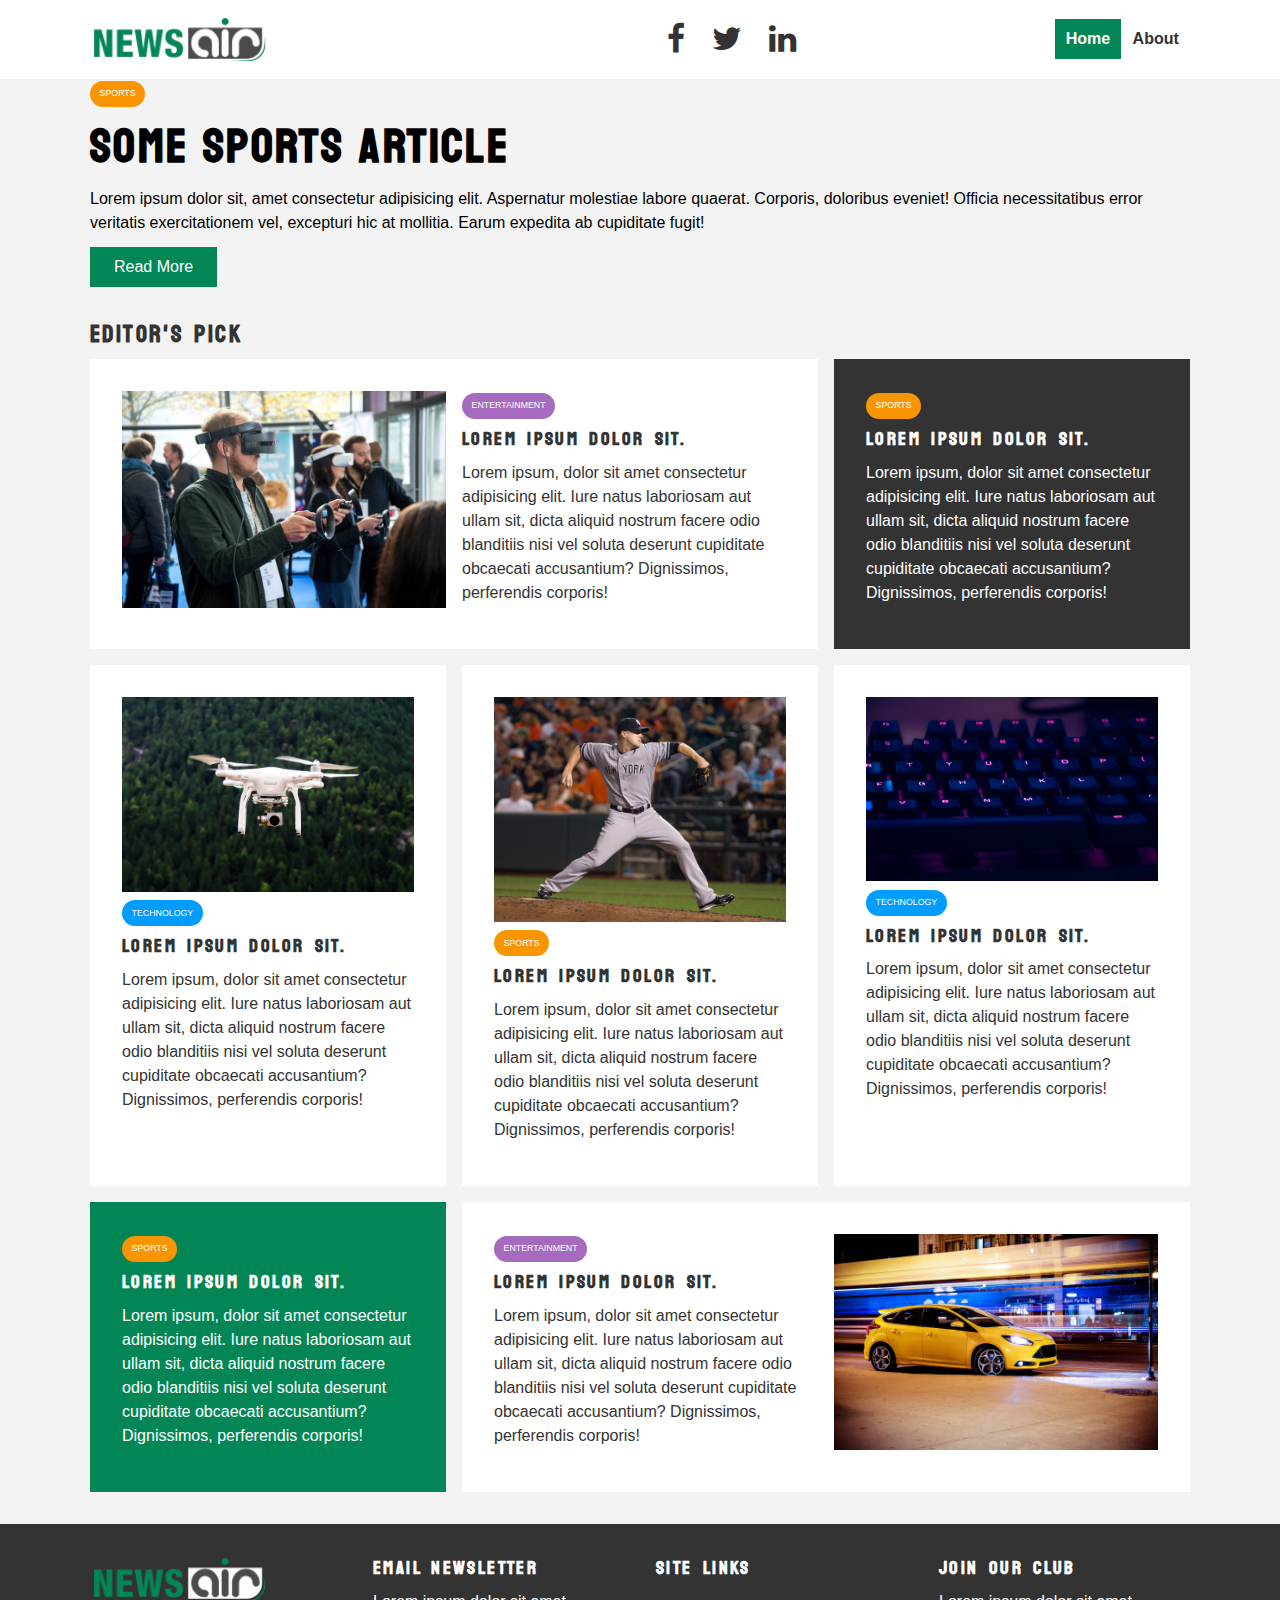
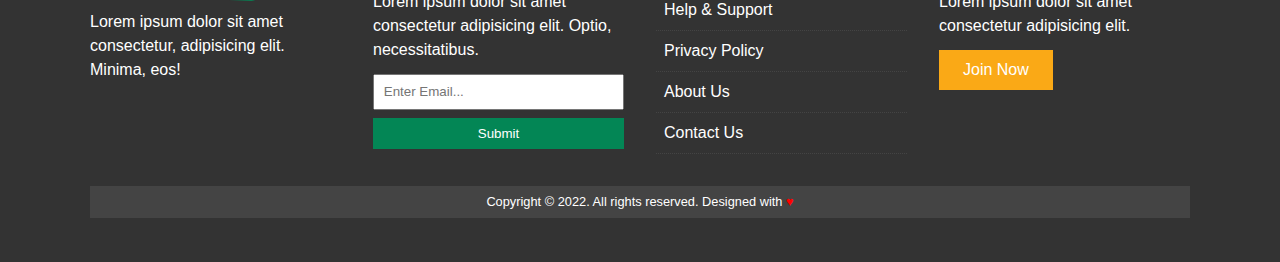
==== commit eb46e135: "Linked mobile css stylesheet" ====
--- a/index.html
+++ b/index.html
@@ -15,6 +15,9 @@
   <link rel="stylesheet" href="https://cdnjs.cloudflare.com/ajax/libs/animate.css/4.1.1/animate.min.css">
   <!-- CUSTOM CSS -->
   <link rel="stylesheet" href="styles/main.css">
+
+  <!-- Mobile CSS -->
+  <link rel="stylesheet" href="styles/mobile.css" media="screen and (max-width:767px)">
   
   <title>Air News | A Grid System</title>
 
@@ -119,7 +122,7 @@
       <footer id="main-footer" class="py-2 bg-dark no-x-scroll">
         <div class="container ">
           <div class=" wow animate__fadeInLeft">
-            <img src="./images/logo_light.png" alt="Air News Logo" class="logo">
+            <img src="images/logo-light.png" alt="Air News Logo" class="logo">
             <p>Lorem ipsum dolor sit amet consectetur, adipisicing elit. Minima, eos!</p>
           </div>
           <div class=" wow animate__fadeInLeft ">
--- a/styles/main.css
+++ b/styles/main.css
@@ -39,7 +39,7 @@
   background: var(--light-color);
   font-family: 'Lato', sans-serif;
   line-height: 1.5;
-  min-height: 1200px;
+  /* min-height: 1200px; */
 }
 
 p {
@@ -231,7 +231,7 @@
 }
 
 #navbar ul li a:hover{
-  background-color: var(--primary-color);
+  background-color: var(--light-color);
   color: var(--dark-color);
   
 }
@@ -330,4 +330,25 @@
   width: 100%;
   padding: .55rem;
   margin-bottom: .5rem;
+}
+
+.no-x-scroll{
+  overflow-x:hidden;
+}
+
+
+/*Artcile page*/
+.article-container{
+  display: grid;
+  grid-template-columns:2fr 1fr;
+  grid-gap: 1rem;
+}
+
+.mb-2{
+  margin-bottom: 2rem;
+}
+
+.about-content h1,
+.article-content h1{
+  font-size: 3rem;
 }